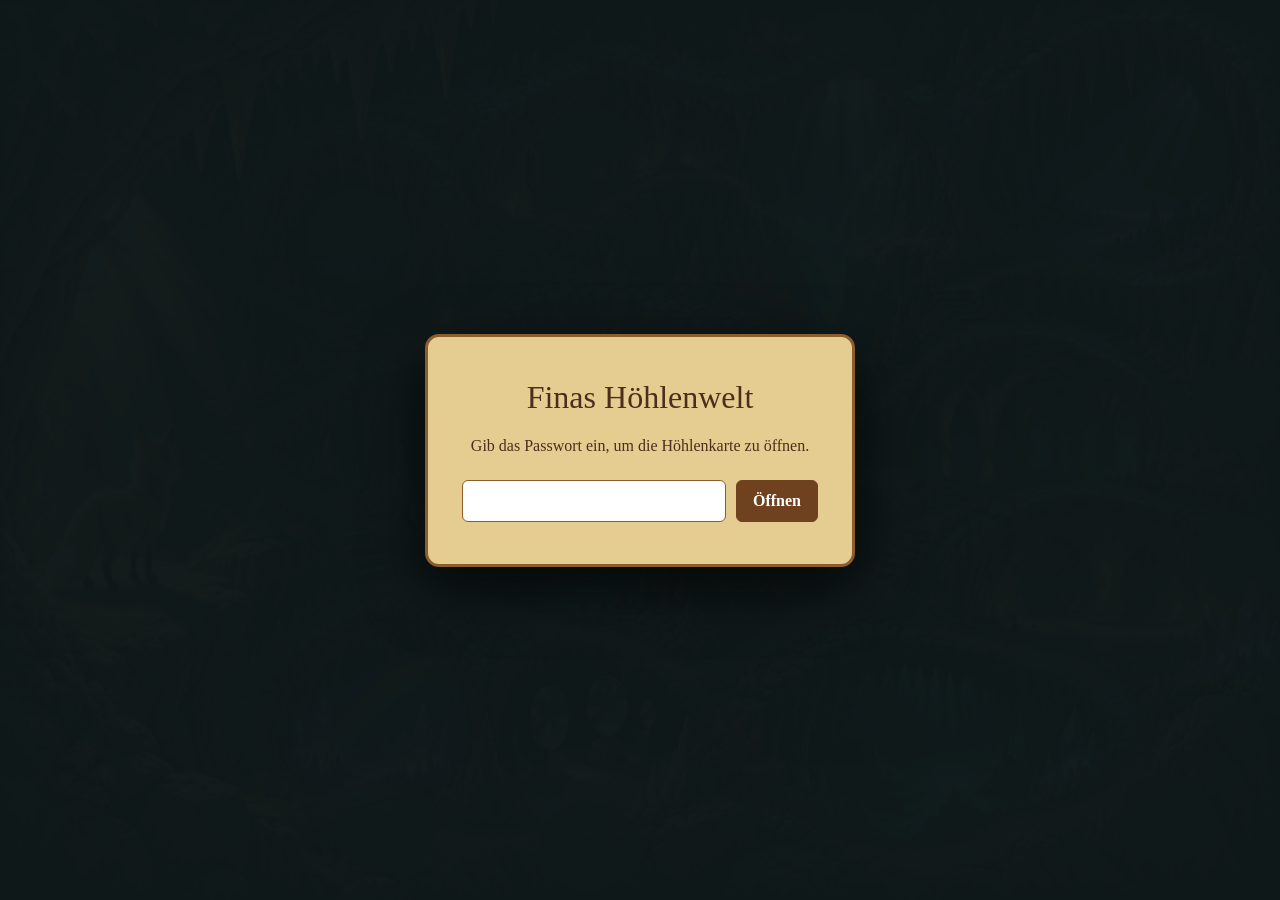
==== index.html @ 13ba7381 "Erste Version meiner Homepage" ====
<!doctype html>
<html lang="de">
<head><meta charset="utf-8"><meta name="viewport" content="width=device-width, initial-scale=1"><title>Finas Höhle</title><link rel="stylesheet" href="css/style.css?v=20261102-8"><link rel="stylesheet" href="css/hotspots.css?v=20261102-8"><style>.map::after{content:"";position:absolute;inset:0;z-index:1;background:rgba(0,0,0,.72);pointer-events:none;transition:background .35s}.map.lit::after{background:radial-gradient(circle at var(--light-x,50%) var(--light-y,50%),transparent 0,transparent 11%,rgba(0,0,0,.18) 18%,rgba(0,0,0,.72) 32%)}.hotspot{z-index:2;border:0;background:#1119;touch-action:auto;cursor:pointer}.hotspot:hover,.hotspot:focus-visible{border:0;background:#111b}.hotspot.dragging{background:#1119}</style></head>
<body>
<section class="password-gate" id="password-gate"><div class="password-card"><h1>Finas Höhlenwelt</h1><p>Gib das Passwort ein, um die Höhlenkarte zu öffnen.</p><form id="password-form"><input id="password-input" type="password" autocomplete="off" aria-label="Passwort"><button type="submit">Öffnen</button></form><p class="password-error" id="password-error" hidden>Das Passwort ist nicht richtig.</p></div></section>
<main class="map"><img src="assets/images/hoehlenwelt.png" alt="Höhlenwelt">
<button class="hotspot hotspot-1 fox" type="button" aria-label="Fuchs"></button><button class="hotspot hotspot-2" type="button" aria-label="Höhle 1"></button><button class="hotspot hotspot-3" type="button" aria-label="Höhle 2"></button><button class="hotspot hotspot-4" type="button" aria-label="Höhle 3"></button><button class="hotspot hotspot-5" type="button" aria-label="Höhle 4"></button><button class="hotspot hotspot-6" type="button" aria-label="Höhle 5"></button><button class="hotspot hotspot-7" type="button" aria-label="Höhle 6"></button><button class="hotspot hotspot-8" type="button" aria-label="Höhle 7"></button><button class="hotspot hotspot-9" type="button" aria-label="Höhle 8"></button><button class="hotspot hotspot-10" type="button" aria-label="Höhle 9"></button><button class="hotspot hotspot-11" type="button" aria-label="Höhle 10"></button></main>
<section class="book-overlay" id="book" hidden><article class="book"><button class="close" id="close-book" type="button" aria-label="Pergament schließen">×</button><div class="page page-left"><p class="small-title">FINAS HÖHLENCHRONIK</p><p class="chapter">KAPITEL I</p><h1>Das Geheimnis<br>der Höhle</h1><div class="ornament">✦</div></div><div class="page page-right"><div id="placeholder">Hier steht später der Text zu dieser Höhle.</div><div class="page-controls"><button id="prev-page" class="next-page" type="button">← Vorherige Seite</button><button id="next-page" class="next-page" type="button">Nächste Seite →</button></div></div></article></section>
<link rel="stylesheet" href="css/old-book.css?v=20261102-9"><script src="js/prolog.js?v=20261102-1"></script><script src="js/cave2.js?v=20261103-1"></script><script src="js/cave3.js?v=20261103-1"></script><script src="js/cave4.js?v=20261102-1"></script><script src="js/cave4-shadow.js?v=20261105-1"></script><script src="js/cave5.js?v=20261104-1"></script><script src="js/main.js?v=20261105-4"></script></body></html>
---- css/style.css ----
*{box-sizing:border-box}html,body{width:100%;height:100%;margin:0;overflow:hidden}body{background:#101a1b;font-family:Georgia,'Times New Roman',serif}.map{position:relative;width:100vw;height:100vh;overflow:hidden}.map>img{display:block;width:100%;height:100%;object-fit:fill}.hotspot{position:absolute;width:10%;height:10%;padding:0;border:2px solid transparent;border-radius:50%;background:transparent;cursor:pointer}.hotspot:hover,.hotspot:focus-visible{border-color:#f4ce83;background:#f4ce8333;outline:none}.hotspot-1{left:39%;top:13%}.hotspot-2{left:23%;top:12%}.hotspot-3{left:48%;top:7%}.hotspot-4{left:72%;top:7%}.hotspot-5{left:87%;top:19%}.book-overlay{position:fixed;inset:0;z-index:10;display:grid;place-items:center;padding:24px;background:#071116b8}.book-overlay[hidden]{display:none}.book{position:relative;display:grid;grid-template-columns:1fr 1fr;width:min(900px,94vw);min-height:min(560px,78vh);color:#4d2d1b;background:#70411f;border:8px solid #432313;border-radius:8px;box-shadow:0 24px 70px #000b}.page{padding:clamp(28px,5vw,64px);background:#ead39b;box-shadow:inset 0 0 35px #70431f33}.page-left{text-align:center;border-right:2px solid #8a5b32}.page-right{font-size:clamp(18px,2vw,24px);line-height:1.7}.small-title{color:#a16c3b;font:700 11px sans-serif;letter-spacing:2px}.chapter{margin-top:65px;color:#986332;font:700 13px sans-serif;letter-spacing:2px}h1{margin-top:24px;font-size:clamp(30px,4vw,52px);font-weight:400}.ornament{margin-top:70px;color:#ae7a42;font-size:58px}.close{position:absolute;z-index:2;top:-3px;right:5px;width:38px;height:38px;border:0;color:#ead39b;background:transparent;font-size:32px;cursor:pointer}@media(max-width:650px){.book{grid-template-columns:1fr;max-height:88vh;overflow:auto}.page-left{border-right:0;border-bottom:2px solid #8a5b32}.chapter{margin-top:25px}.ornament{margin-top:25px}}
 .password-gate{position:fixed;inset:0;z-index:100;display:grid;place-items:center;background:#101a1bf2}.password-card{width:min(430px,90vw);padding:42px 34px;text-align:center;color:#4d2d1b;background:#e5cc91;border:3px solid #8b5d2d;border-radius:14px;box-shadow:0 20px 60px #000b}.password-card h1{margin:0 0 18px;font-size:32px}.password-card p{line-height:1.5}.password-card form{display:flex;gap:10px;margin-top:22px}.password-card input{min-width:0;flex:1;padding:11px;border:1px solid #8b5d2d;border-radius:6px;font:16px Georgia,serif}.password-card button{padding:11px 16px;border:1px solid #6d431f;border-radius:6px;color:#fff;background:#70411f;font:600 16px Georgia,serif;cursor:pointer}.password-error{color:#9b241d!important}.password-gate[hidden]{display:none}
---- css/hotspots.css ----
.hotspot-1{left:18%;top:50%;width:8%;height:10%}.hotspot-2{left:42%;top:12%;width:8%;height:10%}.hotspot-3{left:62%;top:1%;width:8%;height:8%}.hotspot-4{left:88%;top:12%;width:8%;height:10%}.hotspot-5{left:24%;top:21%;width:8%;height:10%}.hotspot-6{left:93%;top:40%;width:7%;height:10%}.hotspot-7{left:41%;top:48%;width:8%;height:10%}.hotspot-8{left:93%;top:57%;width:7%;height:10%}.hotspot-9{left:26%;top:87%;width:8%;height:10%}.hotspot-10{left:42%;top:89%;width:8%;height:10%}.hotspot-11{left:87%;top:86%;width:8%;height:10%}
---- css/old-book.css ----
.book{width:min(980px,94vw);min-height:min(620px,82vh);background:linear-gradient(90deg,#27140b 0,#603218 5%,#3a1b0d 8%,#6f3b1d 49%,#291309 51%,#633319 93%,#281208 100%);border:14px solid #211008;border-radius:18px 24px 24px 18px;box-shadow:0 28px 80px #000d, inset 0 0 0 3px #9b6331, inset 16px 0 22px #0008, inset -12px 0 20px #0007;overflow:hidden}.book:before{content:"";position:absolute;inset:10px 50% 10px 10px;border-right:3px solid #180a05;box-shadow:8px 0 0 #9b633155,12px 0 0 #16090455;pointer-events:none}.page{position:relative;margin:12px;padding:clamp(30px,5vw,68px);background:linear-gradient(100deg,#c6a66b,#f0d99e 12%,#e6ca8b 88%,#b58e54);box-shadow:inset 0 0 32px #60371399, inset 0 0 0 2px #a27643;border-radius:3px}.page-left{margin-right:6px;border-right:2px solid #704722}.page-right{margin-left:6px;border-left:1px solid #704722}.book .page:after{content:"";position:absolute;inset:8px;border:1px solid #9c713e66;pointer-events:none}.small-title,.chapter{color:#6e4321;text-shadow:0 1px #f3dca3}.ornament{color:#9a672d;text-shadow:1px 1px #f0d49a,0 0 8px #ad7b3c}.close{color:#e6c77e;text-shadow:1px 1px #1a0903}
.page{background:repeating-linear-gradient(0deg,#e5cc91 0,#e5cc91 3px,#edd9a7 4px,#d9bc7c 5px),linear-gradient(100deg,#b99259,#f3e0ad 12%,#e9d19a 88%,#ac814c);box-shadow:inset 0 0 32px #60371399,inset 0 0 0 2px #a27643,8px 0 0 -5px #d2b477,11px 0 0 -7px #f0dca5,14px 0 0 -9px #b8945d}.book .page:after{box-shadow:0 0 12px #70431f33}
.book{background:transparent url('../assets/images/realistic-book.png') center/100% 100% no-repeat;border:0;box-shadow:none;overflow:visible}.book:before{display:none}.page{margin:0;background:transparent;box-shadow:none;border:0!important}.book .page:after{display:none}.page-left{padding:clamp(48px,7vw,90px) clamp(42px,6vw,82px) 40px}.page-right{padding:clamp(48px,7vw,90px) clamp(42px,6vw,82px) 40px}.close{top:4%;right:4%;color:#5a3219;text-shadow:0 1px #f1dca8}
.book{grid-template-columns:1fr;width:min(980px,94vw);min-height:min(920px,90vh);background-image:url('../assets/images/parchment-scroll.png');background-size:100% 100%;background-position:center}.page-left{display:none}.page-right{margin:0;padding:12.5% 13% 10%;border:0!important;color:#4d2d1b;font-size:clamp(16px,1.55vw,20px);line-height:1.48}.page-right p{max-width:100%}.close{top:7%;right:8%}
.page-right{height:100%;max-height:88vh;overflow:hidden;text-align:left;font-size:clamp(16px,1.55vw,20px);line-height:1.35}.page-right h1{font-size:clamp(25px,3.2vw,40px);line-height:1.05;margin:0 0 .5em}.page-right h2{font-size:clamp(19px,2.1vw,28px);margin:0 0 .5em}.page-right h3{font-size:clamp(17px,1.8vw,24px);margin:0 0 .55em}.page-right p{margin:0 0 .3em}
.page-controls{display:flex;justify-content:center;gap:12px;flex-wrap:wrap;margin-top:18px}
.book{width:min(1120px,96vw)}.page-right{padding-left:16%;padding-right:16%}
.next-page{display:block;margin:24px auto 0;padding:10px 20px;border:1px solid #81552b;border-radius:20px;color:#4d2d1b;background:#d7b574cc;font:600 16px Georgia,serif;cursor:pointer}.next-page:hover{background:#e6cb91}.next-page[hidden]{display:none}
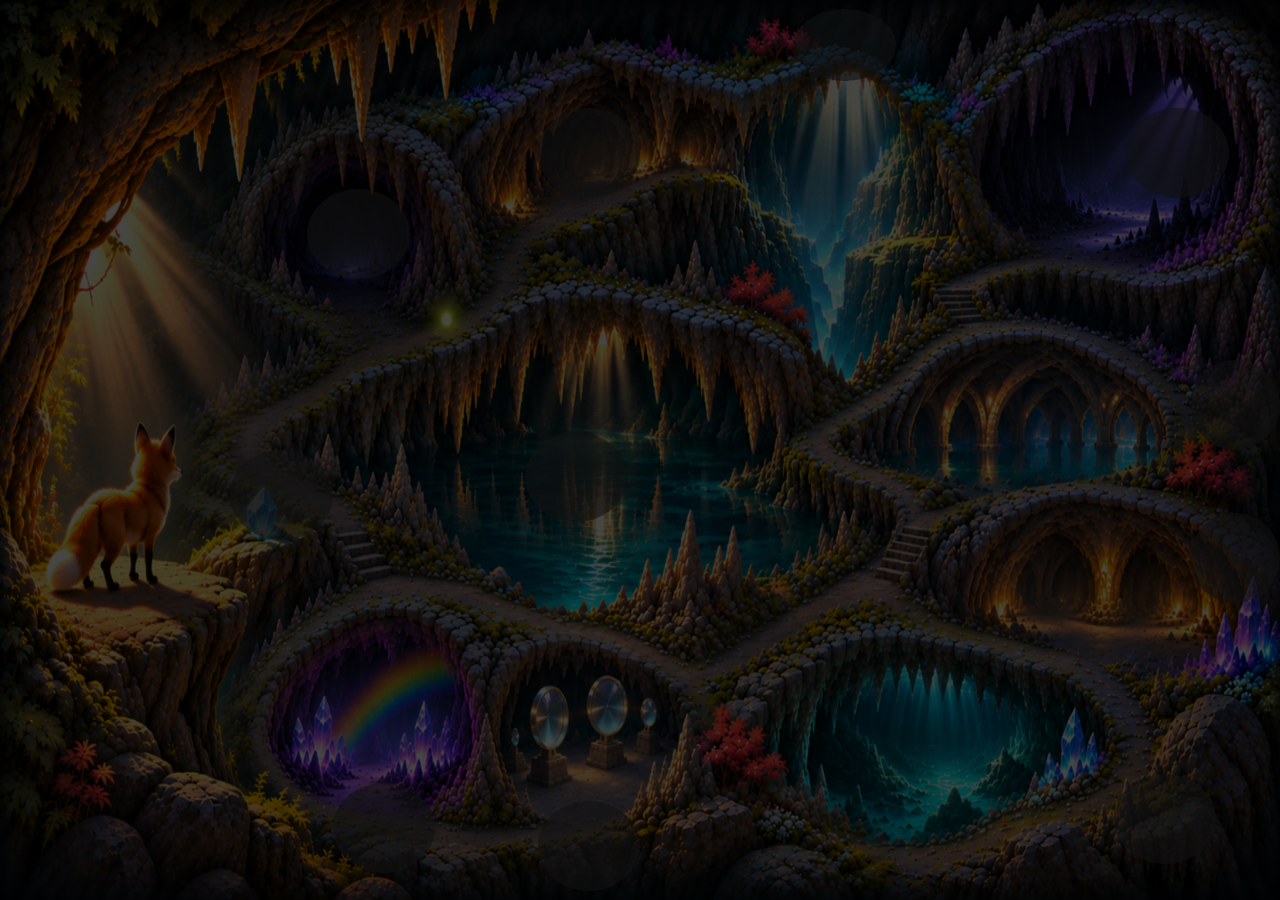
==== commit 00cd16a9: "Weitere Änderungen" ====
--- a/index.html
+++ b/index.html
@@ -2,8 +2,7 @@
 <html lang="de">
 <head><meta charset="utf-8"><meta name="viewport" content="width=device-width, initial-scale=1"><title>Finas Höhle</title><link rel="stylesheet" href="css/style.css?v=20261102-8"><link rel="stylesheet" href="css/hotspots.css?v=20261102-8"><style>.map::after{content:"";position:absolute;inset:0;z-index:1;background:rgba(0,0,0,.72);pointer-events:none;transition:background .35s}.map.lit::after{background:radial-gradient(circle at var(--light-x,50%) var(--light-y,50%),transparent 0,transparent 11%,rgba(0,0,0,.18) 18%,rgba(0,0,0,.72) 32%)}.hotspot{z-index:2;border:0;background:#1119;touch-action:auto;cursor:pointer}.hotspot:hover,.hotspot:focus-visible{border:0;background:#111b}.hotspot.dragging{background:#1119}</style></head>
 <body>
-<section class="password-gate" id="password-gate"><div class="password-card"><h1>Finas Höhlenwelt</h1><p>Gib das Passwort ein, um die Höhlenkarte zu öffnen.</p><form id="password-form"><input id="password-input" type="password" autocomplete="off" aria-label="Passwort"><button type="submit">Öffnen</button></form><p class="password-error" id="password-error" hidden>Das Passwort ist nicht richtig.</p></div></section>
 <main class="map"><img src="assets/images/hoehlenwelt.png" alt="Höhlenwelt">
 <button class="hotspot hotspot-1 fox" type="button" aria-label="Fuchs"></button><button class="hotspot hotspot-2" type="button" aria-label="Höhle 1"></button><button class="hotspot hotspot-3" type="button" aria-label="Höhle 2"></button><button class="hotspot hotspot-4" type="button" aria-label="Höhle 3"></button><button class="hotspot hotspot-5" type="button" aria-label="Höhle 4"></button><button class="hotspot hotspot-6" type="button" aria-label="Höhle 5"></button><button class="hotspot hotspot-7" type="button" aria-label="Höhle 6"></button><button class="hotspot hotspot-8" type="button" aria-label="Höhle 7"></button><button class="hotspot hotspot-9" type="button" aria-label="Höhle 8"></button><button class="hotspot hotspot-10" type="button" aria-label="Höhle 9"></button><button class="hotspot hotspot-11" type="button" aria-label="Höhle 10"></button></main>
 <section class="book-overlay" id="book" hidden><article class="book"><button class="close" id="close-book" type="button" aria-label="Pergament schließen">×</button><div class="page page-left"><p class="small-title">FINAS HÖHLENCHRONIK</p><p class="chapter">KAPITEL I</p><h1>Das Geheimnis<br>der Höhle</h1><div class="ornament">✦</div></div><div class="page page-right"><div id="placeholder">Hier steht später der Text zu dieser Höhle.</div><div class="page-controls"><button id="prev-page" class="next-page" type="button">← Vorherige Seite</button><button id="next-page" class="next-page" type="button">Nächste Seite →</button></div></div></article></section>
-<link rel="stylesheet" href="css/old-book.css?v=20261102-9"><script src="js/prolog.js?v=20261102-1"></script><script src="js/cave2.js?v=20261103-1"></script><script src="js/cave3.js?v=20261103-1"></script><script src="js/cave4.js?v=20261102-1"></script><script src="js/cave4-shadow.js?v=20261105-1"></script><script src="js/cave5.js?v=20261104-1"></script><script src="js/main.js?v=20261105-4"></script></body></html>
+<link rel="stylesheet" href="css/old-book.css?v=20261102-9"><script src="js/prolog.js?v=20261102-1"></script><script src="js/cave2.js?v=20261103-1"></script><script src="js/cave3.js?v=20261103-1"></script><script src="js/cave4.js?v=20261102-1"></script><script src="js/cave4-shadow.js?v=20261105-1"></script><script src="js/cave5.js?v=20261104-1"></script><script src="js/cave6.js?v=20261105-1"></script><script src="js/cave8.js?v=20261105-1"></script><script src="js/cave9.js?v=20261105-1"></script><script src="js/cave10.js?v=20261105-2"></script><script src="js/main.js?v=20261105-5"></script></body></html>
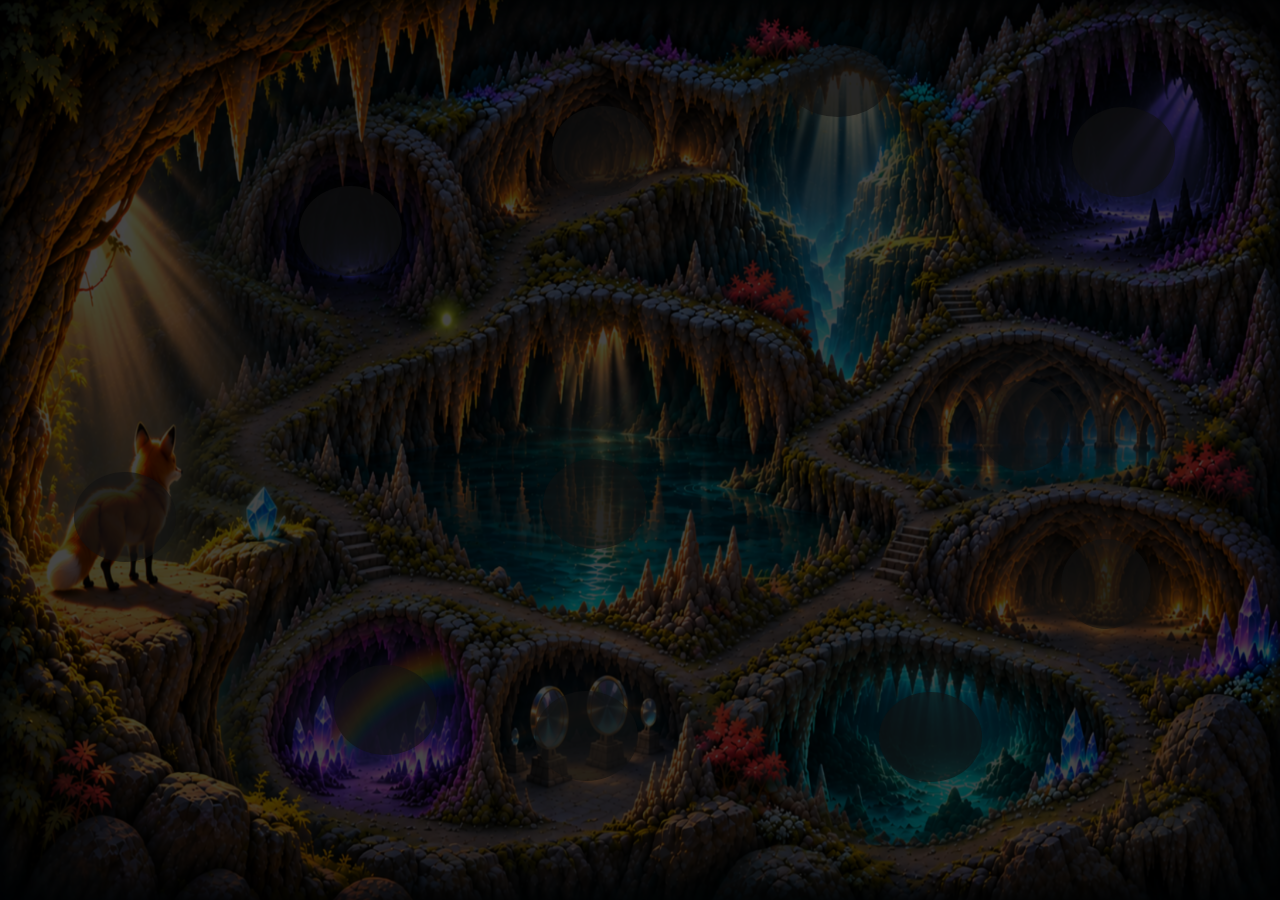
==== commit 4b90448d: "Positionen neu" ====
--- a/index.html
+++ b/index.html
@@ -1,8 +1,9 @@
 <!doctype html>
 <html lang="de">
-<head><meta charset="utf-8"><meta name="viewport" content="width=device-width, initial-scale=1"><title>Finas Höhle</title><link rel="stylesheet" href="css/style.css?v=20261102-8"><link rel="stylesheet" href="css/hotspots.css?v=20261102-8"><style>.map::after{content:"";position:absolute;inset:0;z-index:1;background:rgba(0,0,0,.72);pointer-events:none;transition:background .35s}.map.lit::after{background:radial-gradient(circle at var(--light-x,50%) var(--light-y,50%),transparent 0,transparent 11%,rgba(0,0,0,.18) 18%,rgba(0,0,0,.72) 32%)}.hotspot{z-index:2;border:0;background:#1119;touch-action:auto;cursor:pointer}.hotspot:hover,.hotspot:focus-visible{border:0;background:#111b}.hotspot.dragging{background:#1119}</style></head>
+<head><meta charset="utf-8"><meta name="viewport" content="width=device-width, initial-scale=1"><title>Finas Höhle</title><link rel="stylesheet" href="css/style.css?v=20261105-10"><link rel="stylesheet" href="css/hotspots.css?v=20261105-10"><style>.map::after{content:"";position:absolute;inset:0;z-index:1;background:rgba(0,0,0,.72);pointer-events:none;transition:background .35s}.map.lit::after{background:radial-gradient(circle at var(--light-x,50%) var(--light-y,50%),transparent 0,transparent 11%,rgba(0,0,0,.18) 18%,rgba(0,0,0,.72) 32%)}.hotspot{z-index:2;border:0;background:#1119;touch-action:auto;cursor:pointer}.hotspot:hover,.hotspot:focus-visible{border:0;background:#111b}.hotspot.dragging{background:#1119}</style></head>
 <body>
 <main class="map"><img src="assets/images/hoehlenwelt.png" alt="Höhlenwelt">
+<button class="position-export" id="export-positions" type="button" aria-label="Klickpositionen exportieren">Positionen exportieren</button>
 <button class="hotspot hotspot-1 fox" type="button" aria-label="Fuchs"></button><button class="hotspot hotspot-2" type="button" aria-label="Höhle 1"></button><button class="hotspot hotspot-3" type="button" aria-label="Höhle 2"></button><button class="hotspot hotspot-4" type="button" aria-label="Höhle 3"></button><button class="hotspot hotspot-5" type="button" aria-label="Höhle 4"></button><button class="hotspot hotspot-6" type="button" aria-label="Höhle 5"></button><button class="hotspot hotspot-7" type="button" aria-label="Höhle 6"></button><button class="hotspot hotspot-8" type="button" aria-label="Höhle 7"></button><button class="hotspot hotspot-9" type="button" aria-label="Höhle 8"></button><button class="hotspot hotspot-10" type="button" aria-label="Höhle 9"></button><button class="hotspot hotspot-11" type="button" aria-label="Höhle 10"></button></main>
 <section class="book-overlay" id="book" hidden><article class="book"><button class="close" id="close-book" type="button" aria-label="Pergament schließen">×</button><div class="page page-left"><p class="small-title">FINAS HÖHLENCHRONIK</p><p class="chapter">KAPITEL I</p><h1>Das Geheimnis<br>der Höhle</h1><div class="ornament">✦</div></div><div class="page page-right"><div id="placeholder">Hier steht später der Text zu dieser Höhle.</div><div class="page-controls"><button id="prev-page" class="next-page" type="button">← Vorherige Seite</button><button id="next-page" class="next-page" type="button">Nächste Seite →</button></div></div></article></section>
 <link rel="stylesheet" href="css/old-book.css?v=20261102-9"><script src="js/prolog.js?v=20261102-1"></script><script src="js/cave2.js?v=20261103-1"></script><script src="js/cave3.js?v=20261103-1"></script><script src="js/cave4.js?v=20261102-1"></script><script src="js/cave4-shadow.js?v=20261105-1"></script><script src="js/cave5.js?v=20261104-1"></script><script src="js/cave6.js?v=20261105-1"></script><script src="js/cave8.js?v=20261105-1"></script><script src="js/cave9.js?v=20261105-1"></script><script src="js/cave10.js?v=20261105-2"></script><script src="js/main.js?v=20261105-5"></script></body></html>
--- a/css/hotspots.css
+++ b/css/hotspots.css
@@ -1 +1 @@
-.hotspot-1{left:18%;top:50%;width:8%;height:10%}.hotspot-2{left:42%;top:12%;width:8%;height:10%}.hotspot-3{left:62%;top:1%;width:8%;height:8%}.hotspot-4{left:88%;top:12%;width:8%;height:10%}.hotspot-5{left:24%;top:21%;width:8%;height:10%}.hotspot-6{left:93%;top:40%;width:7%;height:10%}.hotspot-7{left:41%;top:48%;width:8%;height:10%}.hotspot-8{left:93%;top:57%;width:7%;height:10%}.hotspot-9{left:26%;top:87%;width:8%;height:10%}.hotspot-10{left:42%;top:89%;width:8%;height:10%}.hotspot-11{left:87%;top:86%;width:8%;height:10%}
+.hotspot-1{left:5.748315%;top:52.447035%;width:8%;height:10%}.hotspot-2{left:43.114625%;top:11.722681%;width:8%;height:10%}.hotspot-3{left:61.489667%;top:5.014153%;width:8%;height:8%}.hotspot-4{left:83.762255%;top:11.913169%;width:8%;height:10%}.hotspot-5{left:23.388411%;top:20.622713%;width:8%;height:10%}.hotspot-6{left:76.408966%;top:42.325094%;width:7%;height:10%}.hotspot-7{left:42.451398%;top:51.025346%;width:8%;height:10%}.hotspot-8{left:82.893619%;top:59.90858%;width:7%;height:10%}.hotspot-9{left:68.698474%;top:76.934898%;width:8%;height:10%}.hotspot-10{left:41.827164%;top:76.76907%;width:8%;height:10%}.hotspot-11{left:26.106771%;top:73.848139%;width:8%;height:10%}
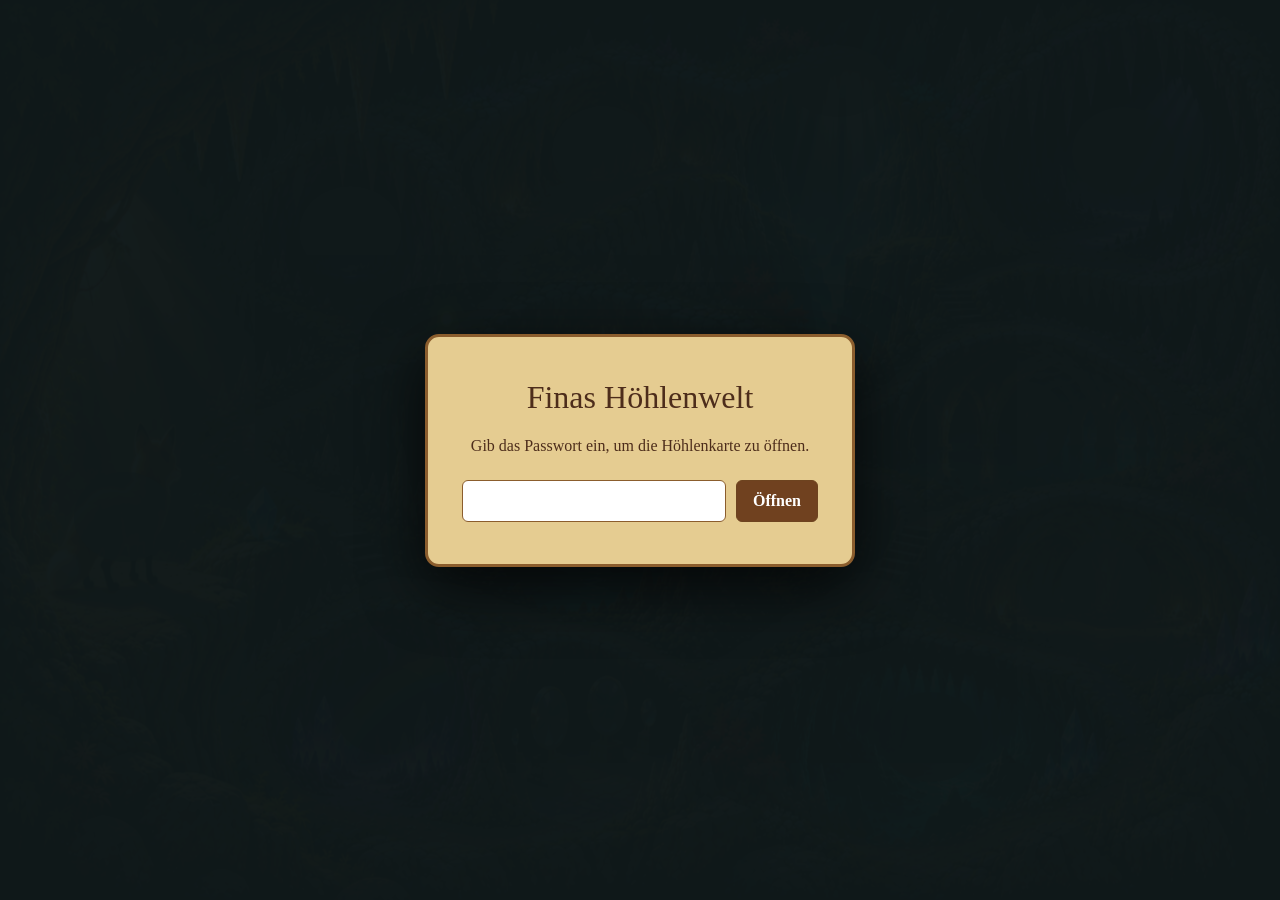
==== commit aa79caf0: "Passwort" ====
--- a/index.html
+++ b/index.html
@@ -2,6 +2,8 @@
 <html lang="de">
 <head><meta charset="utf-8"><meta name="viewport" content="width=device-width, initial-scale=1"><title>Finas Höhle</title><link rel="stylesheet" href="css/style.css?v=20261105-10"><link rel="stylesheet" href="css/hotspots.css?v=20261105-10"><style>.map::after{content:"";position:absolute;inset:0;z-index:1;background:rgba(0,0,0,.72);pointer-events:none;transition:background .35s}.map.lit::after{background:radial-gradient(circle at var(--light-x,50%) var(--light-y,50%),transparent 0,transparent 11%,rgba(0,0,0,.18) 18%,rgba(0,0,0,.72) 32%)}.hotspot{z-index:2;border:0;background:#1119;touch-action:auto;cursor:pointer}.hotspot:hover,.hotspot:focus-visible{border:0;background:#111b}.hotspot.dragging{background:#1119}</style></head>
 <body>
+<section class="password-gate" id="password-gate"><div class="password-card"><h1>Finas Höhlenwelt</h1><p>Gib das Passwort ein, um die Höhlenkarte zu öffnen.</p><form id="password-form"><input id="password-input" type="password" autocomplete="off" aria-label="Passwort"><button type="submit">Öffnen</button></form><p class="password-error" id="password-error" hidden>Das Passwort ist nicht richtig.</p></div></section>
+<style>.page-right{display:flex;flex-direction:column;min-height:0;overflow:hidden}.page-right #placeholder{flex:1;min-height:0;overflow:hidden}.page-controls{flex:0 0 auto}</style>
 <main class="map"><img src="assets/images/hoehlenwelt.png" alt="Höhlenwelt">
 <button class="position-export" id="export-positions" type="button" aria-label="Klickpositionen exportieren">Positionen exportieren</button>
 <button class="hotspot hotspot-1 fox" type="button" aria-label="Fuchs"></button><button class="hotspot hotspot-2" type="button" aria-label="Höhle 1"></button><button class="hotspot hotspot-3" type="button" aria-label="Höhle 2"></button><button class="hotspot hotspot-4" type="button" aria-label="Höhle 3"></button><button class="hotspot hotspot-5" type="button" aria-label="Höhle 4"></button><button class="hotspot hotspot-6" type="button" aria-label="Höhle 5"></button><button class="hotspot hotspot-7" type="button" aria-label="Höhle 6"></button><button class="hotspot hotspot-8" type="button" aria-label="Höhle 7"></button><button class="hotspot hotspot-9" type="button" aria-label="Höhle 8"></button><button class="hotspot hotspot-10" type="button" aria-label="Höhle 9"></button><button class="hotspot hotspot-11" type="button" aria-label="Höhle 10"></button></main>
